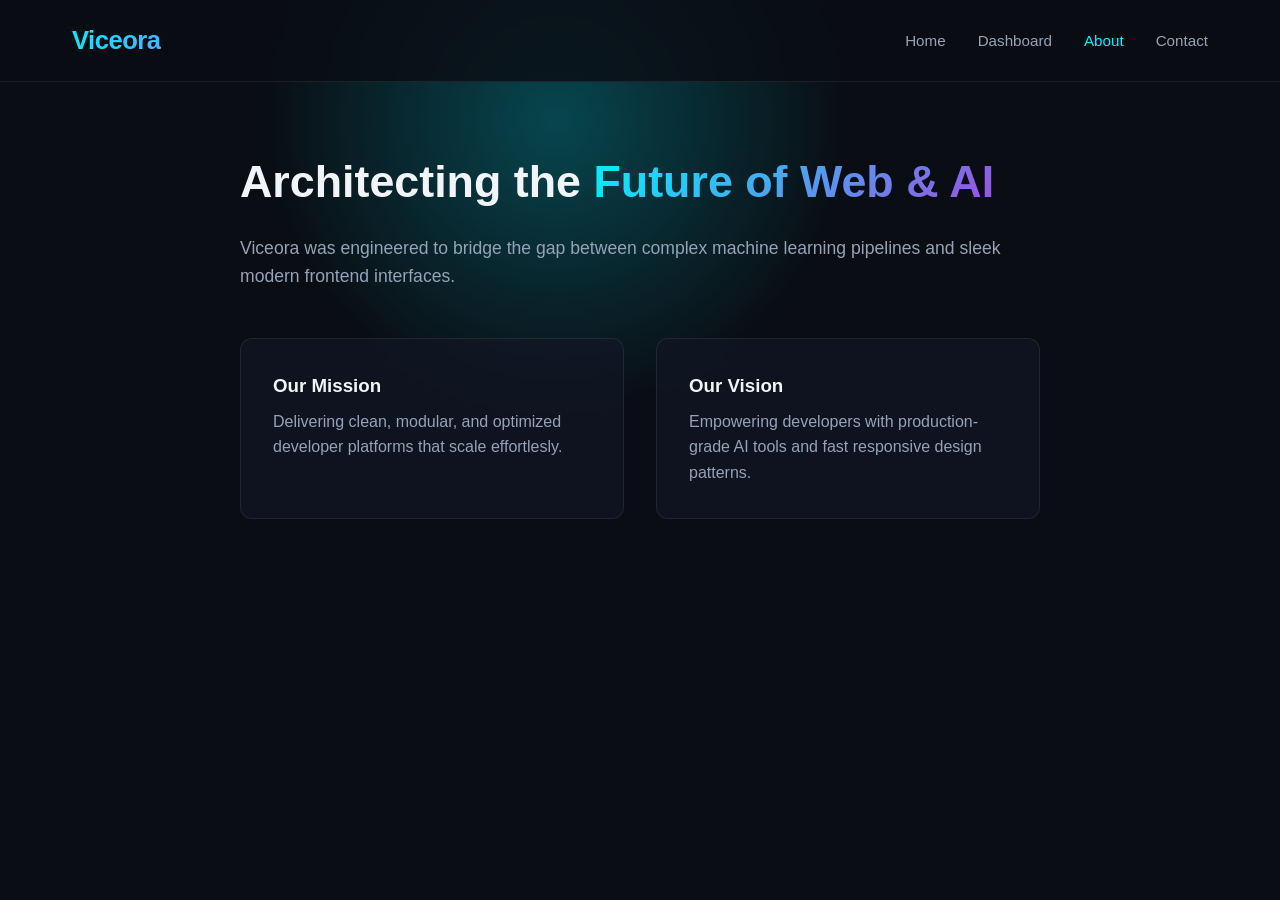
==== landing_about.html @ d6978d86 "update html and css and added the landing pages..." ====
<!DOCTYPE html>
<html lang="en">
<head>
  <meta charset="UTF-8">
  <meta name="viewport" content="width=device-width, initial-scale=1.0">
  <title>Viceora | About Us</title>
  <link rel="stylesheet" href="landing_style.css">
</head>
<body>
  <nav class="navbar">
    <div class="container nav-container">
      <a href="index.html" class="logo">Viceora</a>
      <ul class="nav-links">
        <li><a href="index.html" class="nav-link">Home</a></li>
        <li><a href="dashboard.html" class="nav-link">Dashboard</a></li>
        <li><a href="about.html" class="nav-link active">About</a></li>
        <li><a href="contact.html" class="nav-link">Contact</a></li>
      </ul>
    </div>
  </nav>

  <main class="container" style="padding-top: 4rem; padding-bottom: 4rem;">
    <section style="max-width: 800px; margin: 0 auto;">
      <h1 style="font-size: 2.8rem; margin-bottom: 1rem;">Architecting the <span class="gradient-text">Future of Web & AI</span></h1>
      <p style="color: var(--text-muted); font-size: 1.1rem; margin-bottom: 3rem;">Viceora was engineered to bridge the gap between complex machine learning pipelines and sleek modern frontend interfaces.</p>
      
      <div class="grid-2">
        <div class="card">
          <h3>Our Mission</h3>
          <p style="color: var(--text-muted); margin-top: 0.5rem;">Delivering clean, modular, and optimized developer platforms that scale effortlesly.</p>
        </div>
        <div class="card">
          <h3>Our Vision</h3>
          <p style="color: var(--text-muted); margin-top: 0.5rem;">Empowering developers with production-grade AI tools and fast responsive design patterns.</p>
        </div>
      </div>
    </section>
  </main>
</body>
</html>
---- landing_style.css ----
/* ==========================================================================
   VICEORA DESIGN SYSTEM & CORE STYLESHEET
   ========================================================================== */

/* --- 1. CSS Custom Properties / Design Tokens --- */
:root {
  /* Color Palette */
  --bg-dark: #0a0d14;
  --bg-card: rgba(18, 24, 38, 0.7);
  --bg-card-hover: rgba(26, 35, 56, 0.85);
  --bg-input: #0f1623;
  
  --primary: #00f2fe;
  --primary-glow: rgba(0, 242, 254, 0.25);
  --secondary: #4facfe;
  --accent: #7f00ff;
  
  --text-main: #f1f5f9;
  --text-muted: #94a3b8;
  --text-dim: #64748b;
  
  --border-color: rgba(255, 255, 255, 0.08);
  --border-active: rgba(0, 242, 254, 0.5);

  /* Typography & Spacing */
  --font-main: 'Inter', -apple-system, BlinkMacSystemFont, 'Segoe UI', Roboto, sans-serif;
  --radius-sm: 8px;
  --radius-md: 12px;
  --radius-lg: 20px;
  --transition: all 0.3s cubic-bezier(0.4, 0, 0.2, 1);
  --max-width: 1200px;
}

/* --- 2. CSS Reset & Base Styles --- */
*, *::before, *::after {
  box-sizing: border-box;
  margin: 0;
  padding: 0;
}

body {
  font-family: var(--font-main);
  background-color: var(--bg-dark);
  color: var(--text-main);
  line-height: 1.6;
  min-height: 100vh;
  display: flex;
  flex-direction: column;
  overflow-x: hidden;
}

a {
  color: inherit;
  text-decoration: none;
}

ul {
  list-style: none;
}

/* Background Glowing Effects */
body::before {
  content: '';
  position: fixed;
  top: -20%;
  left: 20%;
  width: 600px;
  height: 600px;
  background: radial-gradient(circle, var(--primary-glow) 0%, transparent 70%);
  z-index: -1;
  pointer-events: none;
}

/* --- 3. Layout Utilities --- */
.container {
  width: 100%;
  max-width: var(--max-width);
  margin: 0 auto;
  padding: 0 2rem;
}

.grid-2 { display: grid; grid-template-columns: repeat(2, 1fr); gap: 2rem; }
.grid-3 { display: grid; grid-template-columns: repeat(3, 1fr); gap: 2rem; }
.grid-4 { display: grid; grid-template-columns: repeat(4, 1fr); gap: 1.5rem; }

/* --- 4. Navigation Bar --- */
.navbar {
  width: 100%;
  padding: 1.25rem 0;
  border-bottom: 1px solid var(--border-color);
  background: rgba(10, 13, 20, 0.8);
  backdrop-filter: blur(12px);
  position: sticky;
  top: 0;
  z-index: 100;
}

.nav-container {
  display: flex;
  justify-content: space-between;
  align-items: center;
}

.logo {
  font-size: 1.6rem;
  font-weight: 800;
  letter-spacing: -0.5px;
  background: linear-gradient(135deg, var(--primary), var(--secondary));
  -webkit-background-clip: text;
  -webkit-text-fill-color: transparent;
}

.nav-links {
  display: flex;
  gap: 2rem;
  align-items: center;
}

.nav-link {
  color: var(--text-muted);
  font-size: 0.95rem;
  font-weight: 500;
  transition: var(--transition);
}

.nav-link:hover, .nav-link.active {
  color: var(--primary);
}

/* --- 5. UI Components (Buttons & Cards) --- */
.btn {
  display: inline-flex;
  align-items: center;
  justify-content: center;
  padding: 0.75rem 1.5rem;
  font-size: 0.95rem;
  font-weight: 600;
  border-radius: var(--radius-sm);
  cursor: pointer;
  transition: var(--transition);
  border: none;
}

.btn-primary {
  background: linear-gradient(135deg, var(--primary), var(--secondary));
  color: #000;
  box-shadow: 0 4px 20px var(--primary-glow);
}

.btn-primary:hover {
  transform: translateY(-2px);
  box-shadow: 0 6px 25px rgba(0, 242, 254, 0.4);
}

.btn-secondary {
  background: rgba(255, 255, 255, 0.05);
  color: var(--text-main);
  border: 1px solid var(--border-color);
}

.btn-secondary:hover {
  background: rgba(255, 255, 255, 0.1);
  border-color: var(--text-muted);
}

.card {
  background: var(--bg-card);
  border: 1px solid var(--border-color);
  border-radius: var(--radius-md);
  padding: 2rem;
  backdrop-filter: blur(10px);
  transition: var(--transition);
}

.card:hover {
  border-color: var(--border-active);
  transform: translateY(-4px);
  background: var(--bg-card-hover);
}

/* --- 6. Page Specific Sections --- */

/* Hero Section (Home Page) */
.hero {
  padding: 8rem 0 5rem;
  text-align: center;
}

.hero-title {
  font-size: 3.5rem;
  font-weight: 800;
  line-height: 1.15;
  margin-bottom: 1.5rem;
}

.gradient-text {
  background: linear-gradient(135deg, var(--primary), #9b51e0);
  -webkit-background-clip: text;
  -webkit-text-fill-color: transparent;
}

.hero-subtitle {
  font-size: 1.25rem;
  color: var(--text-muted);
  max-width: 650px;
  margin: 0 auto 2.5rem;
}

/* Dashboard UI */
.dashboard-layout {
  display: grid;
  grid-template-columns: 240px 1fr;
  gap: 2rem;
  padding: 2rem 0;
}

.sidebar {
  background: var(--bg-card);
  border: 1px solid var(--border-color);
  border-radius: var(--radius-md);
  padding: 1.5rem;
  height: fit-content;
}

.sidebar-menu {
  display: flex;
  flex-direction: column;
  gap: 0.5rem;
}

.sidebar-item {
  padding: 0.75rem 1rem;
  border-radius: var(--radius-sm);
  color: var(--text-muted);
  font-weight: 500;
  cursor: pointer;
  transition: var(--transition);
}

.sidebar-item.active, .sidebar-item:hover {
  background: rgba(0, 242, 254, 0.1);
  color: var(--primary);
}

.metric-value {
  font-size: 2.2rem;
  font-weight: 700;
  margin: 0.5rem 0;
  color: var(--text-main);
}

/* Form Styles (Contact Page) */
.form-group {
  margin-bottom: 1.5rem;
}

.form-label {
  display: block;
  font-size: 0.9rem;
  font-weight: 500;
  color: var(--text-muted);
  margin-bottom: 0.5rem;
}

.form-control {
  width: 100%;
  padding: 0.85rem 1rem;
  background: var(--bg-input);
  border: 1px solid var(--border-color);
  border-radius: var(--radius-sm);
  color: var(--text-main);
  font-family: inherit;
  font-size: 0.95rem;
  outline: none;
  transition: var(--transition);
}

.form-control:focus {
  border-color: var(--primary);
  box-shadow: 0 0 0 3px var(--primary-glow);
}

/* Footer */
.footer {
  margin-top: auto;
  border-top: 1px solid var(--border-color);
  padding: 2.5rem 0;
  text-align: center;
  color: var(--text-dim);
  font-size: 0.9rem;
}

/* --- 7. Responsive Design --- */
@media (max-width: 900px) {
  .hero-title { font-size: 2.5rem; }
  .grid-2, .grid-3, .grid-4 { grid-template-columns: 1fr; }
  .dashboard-layout { grid-template-columns: 1fr; }
}
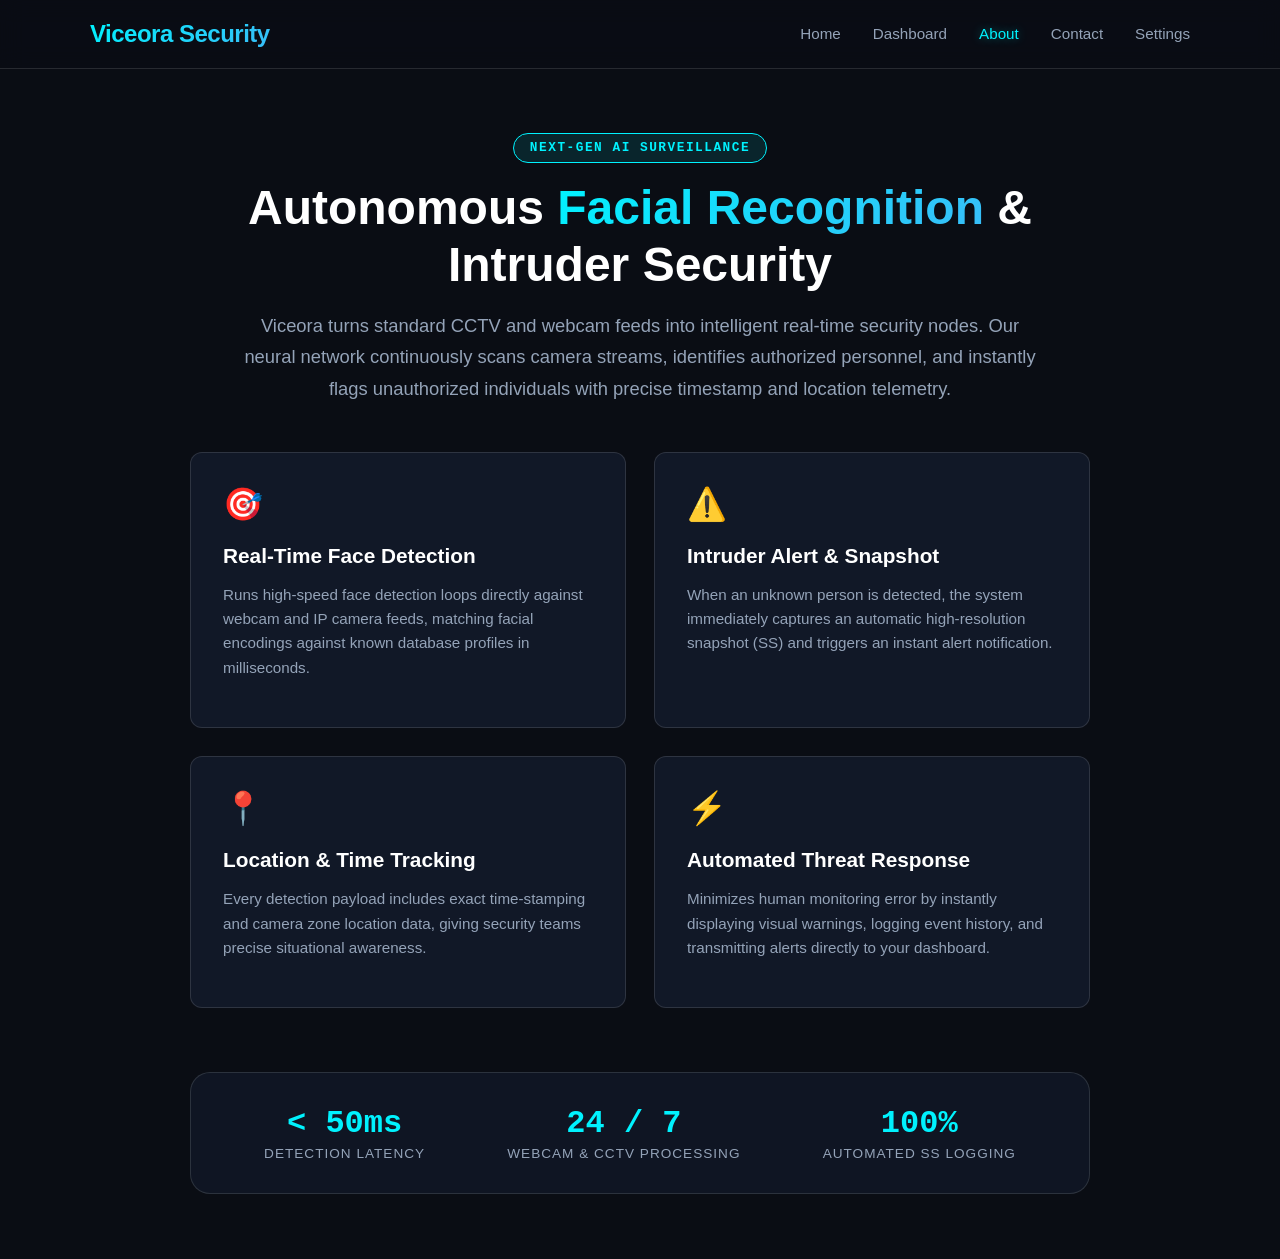
==== commit a93228a4: "Refactor HTML and CSS for improved layout and styling across landing pages" ====
--- a/landing_about.html
+++ b/landing_about.html
@@ -3,37 +3,297 @@
 <head>
   <meta charset="UTF-8">
   <meta name="viewport" content="width=device-width, initial-scale=1.0">
-  <title>Viceora | About Us</title>
-  <link rel="stylesheet" href="landing_style.css">
+  <title>Viceora | AI Security & Vision Intelligence</title>
+<style>
+
+:root {
+  --bg-dark: #0a0d14;
+  --bg-card: #111827;
+  --bg-card-hover: #1f293d;
+  
+  --primary: #00f2fe;
+  --primary-glow: rgba(0, 242, 254, 0.2);
+  --accent-alert: #ff4757;
+  
+  --text-primary: #ffffff;
+  --text-muted: #94a3b8;
+  --text-secondary: #cbd5e1;
+  
+  --border-color: rgba(255, 255, 255, 0.12);
+  --radius-lg: 20px;
+  --radius-md: 12px;
+}
+
+body {
+  background-color: var(--bg-dark);
+  color: var(--text-primary);
+  font-family: 'Inter', -apple-system, BlinkMacSystemFont, sans-serif;
+  margin: 0;
+  padding: 0;
+}
+
+.container {
+  max-width: 1100px;
+  margin: 0 auto;
+  padding: 0 1.5rem;
+}
+
+.about-hero {
+  max-width: 900px;
+  margin: 0 auto;
+  text-align: center;
+}
+
+.page-title {
+  font-size: 3rem;
+  font-weight: 900;
+  line-height: 1.2;
+  margin: 1rem 0;
+}
+
+.gradient-text {
+  background: linear-gradient(135deg, #00f2fe, #38bdf8);
+  background-clip: text;
+  -webkit-background-clip: text;
+  -webkit-text-fill-color: transparent;
+}
+
+.about-lead {
+  color: var(--text-muted);
+  font-size: 1.15rem;
+  line-height: 1.7;
+  max-width: 800px;
+  margin: 0 auto 2rem;
+}
+
+.badge {
+  display: inline-block;
+  padding: 0.4rem 1rem;
+  background: rgba(0, 242, 254, 0.1);
+  border: 1px solid var(--primary);
+  border-radius: 50px;
+  color: var(--primary);
+  font-size: 0.8rem;
+  font-weight: 700;
+  font-family: monospace;
+  letter-spacing: 1.5px;
+}
+
+.grid-2 {
+  display: grid;
+  grid-template-columns: repeat(2, 1fr);
+  gap: 1.75rem;
+  text-align: left;
+}
+
+.card {
+  background: var(--bg-card);
+  border: 1px solid var(--border-color);
+  border-radius: var(--radius-md);
+  padding: 2rem;
+  transition: all 0.3s ease;
+}
+
+.card:hover {
+  background: var(--bg-card-hover);
+  border-color: var(--primary);
+  box-shadow: 0 10px 30px var(--primary-glow);
+  transform: translateY(-4px);
+}
+
+.card-icon {
+  font-size: 2rem;
+  margin-bottom: 0.75rem;
+}
+
+.card h3 {
+  font-size: 1.3rem;
+  font-weight: 700;
+  margin-bottom: 0.5rem;
+  color: var(--text-primary);
+}
+
+.card-text {
+  color: var(--text-muted);
+  font-size: 0.95rem;
+  line-height: 1.6;
+}
+
+.specs-banner {
+  margin-top: 4rem;
+  padding: 2rem;
+  background: rgba(17, 24, 39, 0.8);
+  border: 1px solid var(--border-color);
+  border-radius: var(--radius-lg);
+  display: flex;
+  justify-content: space-around;
+  align-items: center;
+}
+
+.spec-item {
+  display: flex;
+  flex-direction: column;
+  align-items: center;
+}
+
+.spec-number {
+  font-size: 2rem;
+  font-weight: 900;
+  color: var(--primary);
+  font-family: monospace;
+}
+
+.spec-label {
+  font-size: 0.85rem;
+  color: var(--text-muted);
+  text-transform: uppercase;
+  letter-spacing: 1px;
+  margin-top: 0.25rem;
+}
+
+@media (max-width: 768px) {
+  .grid-2 { grid-template-columns: 1fr; }
+  .specs-banner { flex-direction: column; gap: 1.5rem; }
+  .page-title { font-size: 2.2rem; }
+}
+
+/* ==========================================================================
+   VICEORA SECURITY NAVBAR STYLES (FIXED LOGO)
+   ========================================================================== */
+
+.navbar {
+  width: 100%;
+  padding: 1.25rem 0;
+  border-bottom: 1px solid rgba(255, 255, 255, 0.12);
+  background: rgba(10, 13, 20, 0.85);
+  backdrop-filter: blur(12px);
+  position: sticky;
+  top: 0;
+  z-index: 100;
+}
+
+.nav-container {
+  display: flex;
+  justify-content: space-between;
+  align-items: center;
+  max-width: 1100px;
+  margin: 0 auto;
+  padding: 0 1.5rem;
+}
+
+.logo {
+  font-size: 1.5rem;
+  font-weight: 800;
+  letter-spacing: -0.5px;
+  color: #00f2fe; /* Fallback color */
+  background: linear-gradient(135deg, #00f2fe, #38bdf8);
+  background-clip: text;
+  -webkit-background-clip: text;
+  -webkit-text-fill-color: transparent;
+  display: inline-block;
+  text-decoration: none;
+  cursor: pointer;
+}
+
+.nav-links {
+  display: flex;
+  gap: 2rem;
+  align-items: center;
+  list-style: none;
+  margin: 0;
+  padding: 0;
+}
+
+.nav-link {
+  color: #94a3b8;
+  font-size: 0.95rem;
+  font-weight: 500;
+  text-decoration: none;
+  transition: all 0.3s ease;
+}
+
+.nav-link:hover, 
+.nav-link.active {
+  color: #00f2fe;
+  text-shadow: 0 0 10px rgba(0, 242, 254, 0.4);
+}
+</style>
 </head>
 <body>
+  <!-- Navigation -->
   <nav class="navbar">
     <div class="container nav-container">
-      <a href="index.html" class="logo">Viceora</a>
+      <a href="index.html" class="logo">Viceora Security</a>
       <ul class="nav-links">
         <li><a href="index.html" class="nav-link">Home</a></li>
-        <li><a href="dashboard.html" class="nav-link">Dashboard</a></li>
-        <li><a href="about.html" class="nav-link active">About</a></li>
-        <li><a href="contact.html" class="nav-link">Contact</a></li>
+        <li><a href="landing_dashboard.html" class="nav-link">Dashboard</a></li>
+        <li><a href="landing_about.html" class="nav-link active">About</a></li>
+        <li><a href="landing_contact.html" class="nav-link">Contact</a></li>
+        <li><a href="landing_settings.html" class="nav-link">Settings</a></li>
       </ul>
     </div>
   </nav>
 
+  <!-- Main Content -->
   <main class="container" style="padding-top: 4rem; padding-bottom: 4rem;">
-    <section style="max-width: 800px; margin: 0 auto;">
-      <h1 style="font-size: 2.8rem; margin-bottom: 1rem;">Architecting the <span class="gradient-text">Future of Web & AI</span></h1>
-      <p style="color: var(--text-muted); font-size: 1.1rem; margin-bottom: 3rem;">Viceora was engineered to bridge the gap between complex machine learning pipelines and sleek modern frontend interfaces.</p>
-      
-      <div class="grid-2">
+    <section class="about-hero">
+      <span class="badge">NEXT-GEN AI SURVEILLANCE</span>
+      <h1 class="page-title">Autonomous <span class="gradient-text">Facial Recognition</span> & Intruder Security</h1>
+      <p class="about-lead">
+        Viceora turns standard CCTV and webcam feeds into intelligent real-time security nodes. Our neural network continuously scans camera streams, identifies authorized personnel, and instantly flags unauthorized individuals with precise timestamp and location telemetry.
+      </p>
+
+      <!-- System Architecture Grid -->
+      <div class="grid-2" style="margin-top: 3rem;">
         <div class="card">
-          <h3>Our Mission</h3>
-          <p style="color: var(--text-muted); margin-top: 0.5rem;">Delivering clean, modular, and optimized developer platforms that scale effortlesly.</p>
-        </div>
+          <div class="card-icon">🎯</div>
+          <h3>Real-Time Face Detection</h3>
+          <p class="card-text">
+            Runs high-speed face detection loops directly against webcam and IP camera feeds, matching facial encodings against known database profiles in milliseconds.
+          </p>
+        </div>
+
         <div class="card">
-          <h3>Our Vision</h3>
-          <p style="color: var(--text-muted); margin-top: 0.5rem;">Empowering developers with production-grade AI tools and fast responsive design patterns.</p>
+          <div class="card-icon">⚠️</div>
+          <h3>Intruder Alert & Snapshot</h3>
+          <p class="card-text">
+            When an unknown person is detected, the system immediately captures an automatic high-resolution snapshot (SS) and triggers an instant alert notification.
+          </p>
+        </div>
+
+        <div class="card">
+          <div class="card-icon">📍</div>
+          <h3>Location & Time Tracking</h3>
+          <p class="card-text">
+            Every detection payload includes exact time-stamping and camera zone location data, giving security teams precise situational awareness.
+          </p>
+        </div>
+
+        <div class="card">
+          <div class="card-icon">⚡</div>
+          <h3>Automated Threat Response</h3>
+          <p class="card-text">
+            Minimizes human monitoring error by instantly displaying visual warnings, logging event history, and transmitting alerts directly to your dashboard.
+          </p>
         </div>
       </div>
+
+      <!-- Core Specs Summary -->
+      <div class="specs-banner">
+        <div class="spec-item">
+          <span class="spec-number">&lt; 50ms</span>
+          <span class="spec-label">Detection Latency</span>
+        </div>
+        <div class="spec-item">
+          <span class="spec-number">24 / 7</span>
+          <span class="spec-label">Webcam & CCTV Processing</span>
+        </div>
+        <div class="spec-item">
+          <span class="spec-number">100%</span>
+          <span class="spec-label">Automated SS Logging</span>
+        </div>
+      </div>
+
     </section>
   </main>
 </body>
